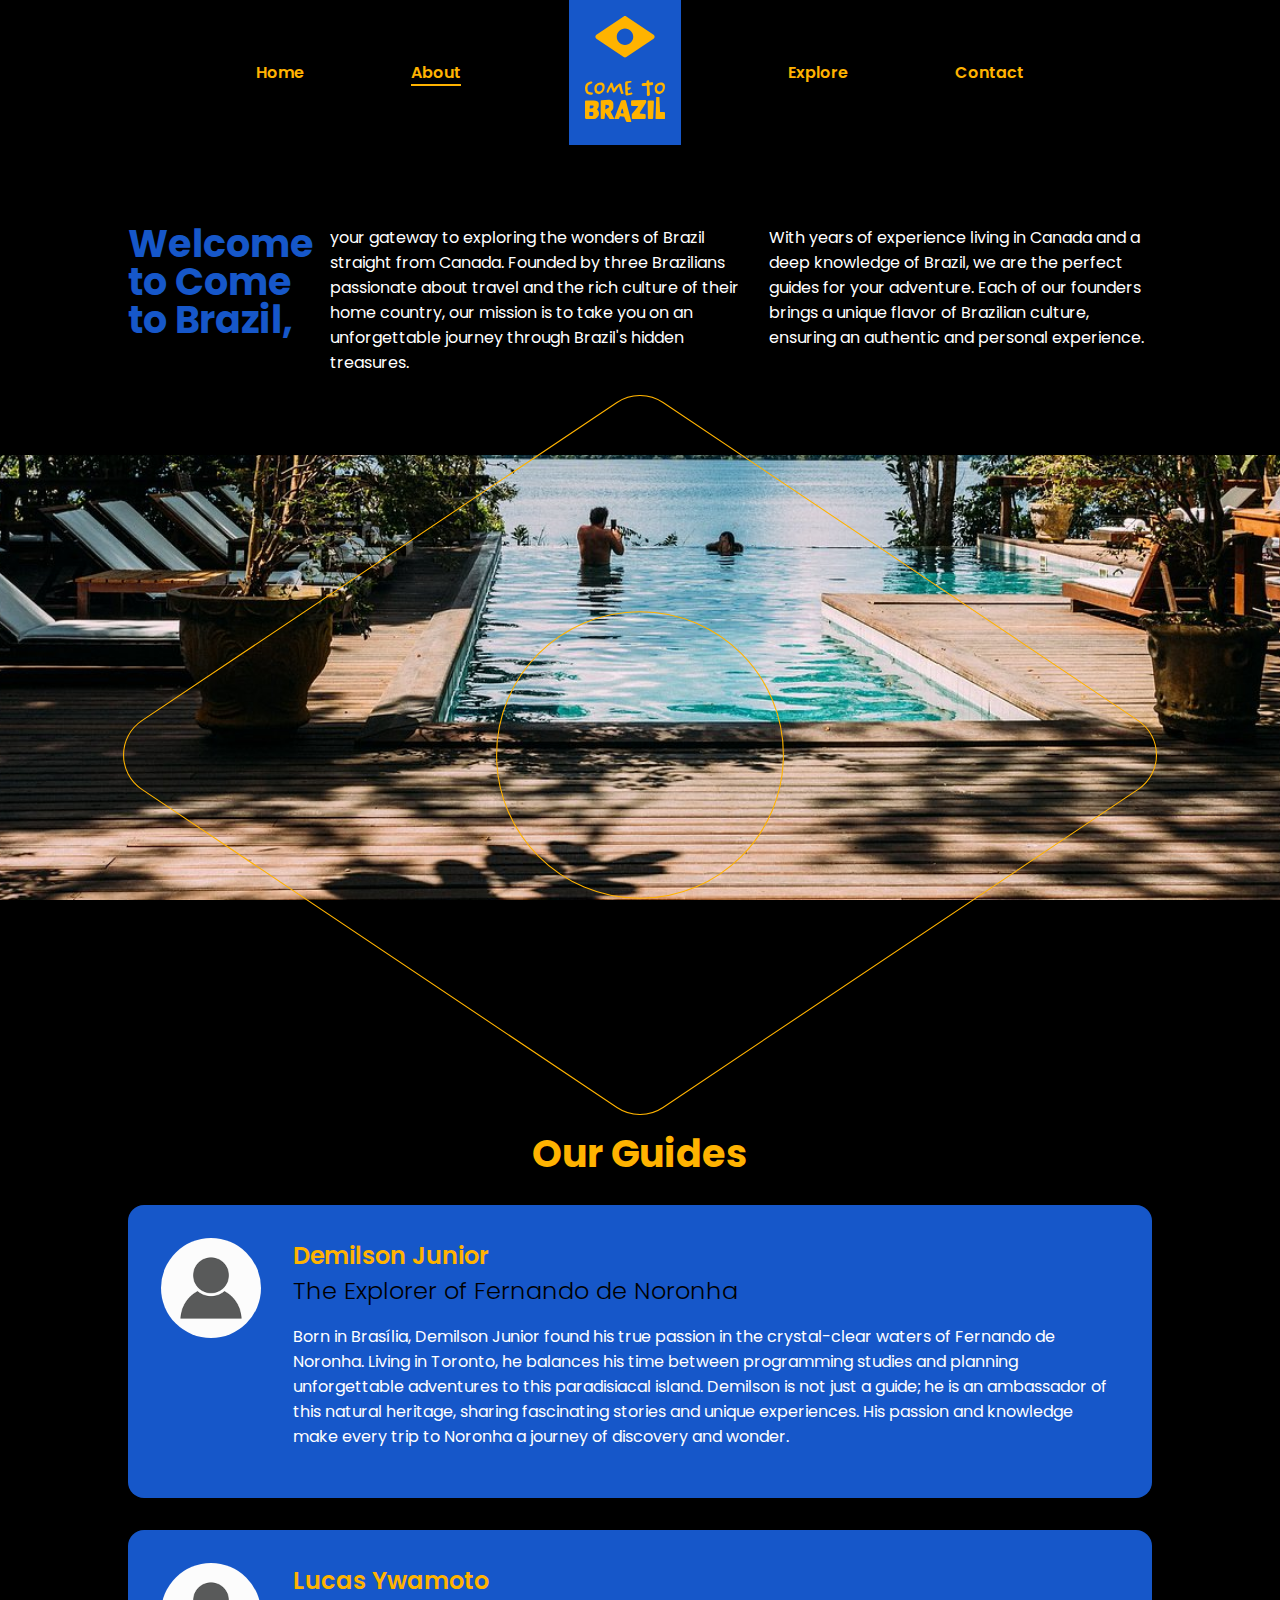
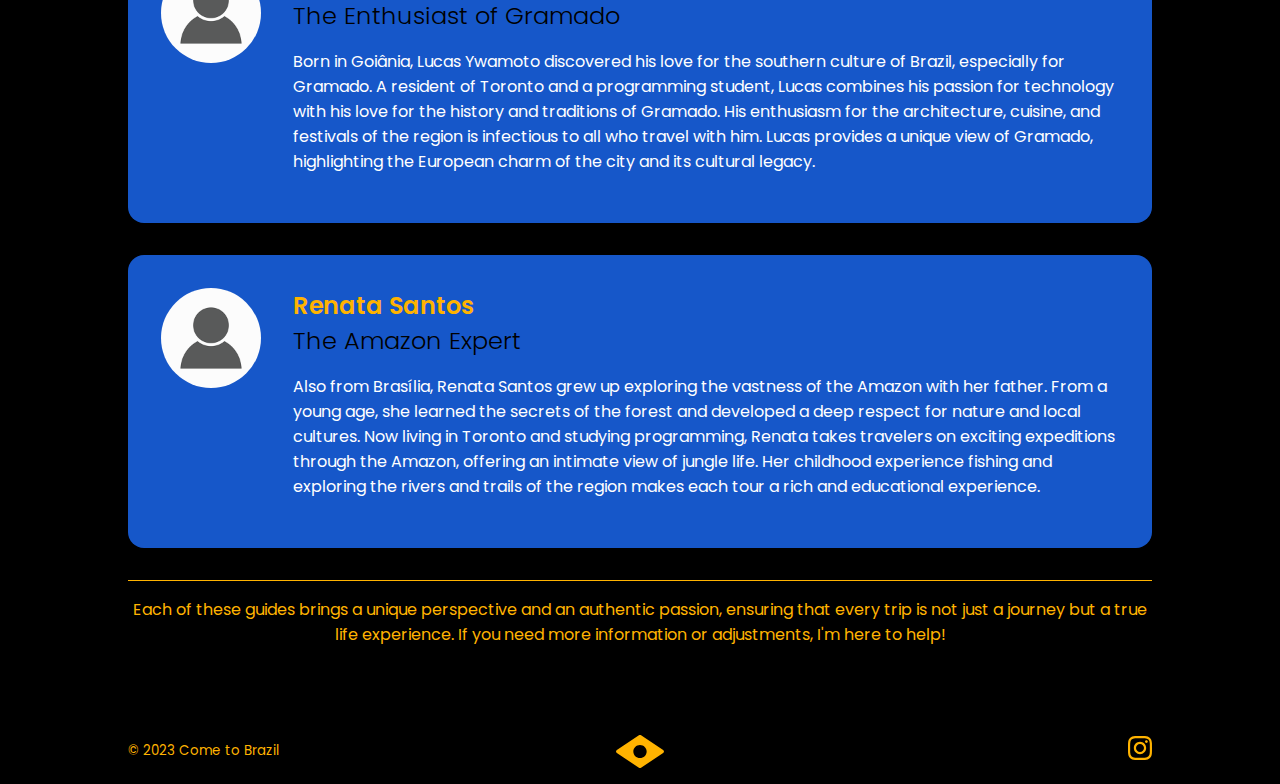
==== about.html @ c1e56de9 "Added about, contact and explore pages" ====
<!DOCTYPE html>
<html lang="en">
<head>
    <meta charset="UTF-8">
    <meta name="viewport" content="width=device-width, initial-scale=1.0">
    <title>Come to Brazil</title>
    <link rel="stylesheet" href="css/style.css">
    <link rel="preconnect" href="https://fonts.googleapis.com">
    <link rel="preconnect" href="https://fonts.gstatic.com" crossorigin>
    <link href="https://fonts.googleapis.com/css2?family=Pacifico&family=Poppins:wght@200;600&display=swap" rel="stylesheet">
</head>
<body>
    <header>
        <nav class="main-menu">
            <ul>
                <li><a href="index.html">Home</a></li>
                <li><a href="about.html" class="current">About</a></li>
                <li class="logo"><a href="index.html"><img src="images/logo.svg" alt="Logo" width="80"></a></li>
                <li><a href="explore.html">Explore</a></li>
                <li><a href="contact.html">Contact</a></li>
            </ul>
        </nav>
    </header>
    <main>
        <div class="two-columns" style="gap: 16px; align-items: start; padding: 80px 0;">
            <h2 style="text-align: left;">Welcome to Come to Brazil,</h2>
            <p style="color: white; margin: 0;">your gateway to exploring the wonders of Brazil straight from Canada. Founded by three Brazilians passionate about travel and the rich culture of their home country, our mission is to take you on an unforgettable journey through Brazil's hidden treasures.</p>
            <p style="color: white; margin: 0;">With years of experience living in Canada and a deep knowledge of Brazil, we are the perfect guides for your adventure. Each of our founders brings a unique flavor of Brazilian culture, ensuring an authentic and personal experience.</p>
        </div>
        <div class="full-image">
            <img src="images/logo-icon-outline.svg" alt="logo icon outline">
        </div>
        <div class="our-guides">
            <h2 style="color: var(--yellow);">Our Guides</h2>
            <div class="guide-profile">
                <img src="images/person-icon.png" alt="" height="100px">
                <div>
                    <h3>Demilson Junior<br><span>The Explorer of Fernando de Noronha</span></h3>
                    <p>Born in Brasília, Demilson Junior found his true passion in the crystal-clear waters of Fernando de Noronha. Living in Toronto, he balances his time between programming studies and planning unforgettable adventures to this paradisiacal island. Demilson is not just a guide; he is an ambassador of this natural heritage, sharing fascinating stories and unique experiences. His passion and knowledge make every trip to Noronha a journey of discovery and wonder.</p>
                </div>
            </div>
            <div class="guide-profile">
                <img src="images/person-icon.png" alt="" height="100px">
                <div>
                    <h3>Lucas Ywamoto<br><span>The Enthusiast of Gramado</span></h3>
                    <p>Born in Goiânia, Lucas Ywamoto discovered his love for the southern culture of Brazil, especially for Gramado. A resident of Toronto and a programming student, Lucas combines his passion for technology with his love for the history and traditions of Gramado. His enthusiasm for the architecture, cuisine, and festivals of the region is infectious to all who travel with him. Lucas provides a unique view of Gramado, highlighting the European charm of the city and its cultural legacy.</p>
                </div>
            </div>
            <div class="guide-profile">
                <img src="images/person-icon.png" alt="" height="100px">
                <div>
                    <h3>Renata Santos<br><span>The Amazon Expert</span></h3>
                    <p>Also from Brasília, Renata Santos grew up exploring the vastness of the Amazon with her father. From a young age, she learned the secrets of the forest and developed a deep respect for nature and local cultures. Now living in Toronto and studying programming, Renata takes travelers on exciting expeditions through the Amazon, offering an intimate view of jungle life. Her childhood experience fishing and exploring the rivers and trails of the region makes each tour a rich and educational experience.</p>
                </div>
            </div>
            <hr>
            <p>Each of these guides brings a unique perspective and an authentic passion, ensuring that every trip is not just a journey but a true life experience. If you need more information or adjustments, I'm here to help!</p>
        </div>
    </main>
    <footer>
        <div>
            <div style="justify-content: flex-start;"><small>© 2023 Come to Brazil</small></div>
            <div style="justify-content: center;"><img src="images/logo-icon.svg" alt="logo icon" width="48"></div>
            <div style="justify-content: flex-end;"><a href="https://www.instagram.com" target="_blank"><img src="images/instagram-icon.svg" alt="Instagram" width="24"></a></div>
        </div>
    </footer>
</body>
</html>
---- css/style.css ----
/* font-family: 'Pacifico', cursive;
font-family: 'Poppins', sans-serif; */

:root {
    --blue: rgb(22, 87, 201);
    --yellow: rgb(255, 179, 0);
}

* {
    font-family: 'Poppins', sans-serif;
}

body {
    margin: 0;
    padding: 0;
    background-color: black;
}

h1 {
    font-family: 'Pacifico', cursive;
    font-size: 100px;
    color: black;
    margin: 0;
    line-height: 1em;
}

h1 span {
    font-size: 48px;
    font-family: 'Poppins', sans-serif;
    font-weight: 200;
}

h2 {
    font-size: 38px;
    line-height: 1em;
    color: var(--blue);
    margin: 0;
    text-align: center;
}

h2 span {
    font-size: 28px;
    font-weight: 200;
    color: white;
}

h3 {
    font-family: 'Poppins', sans-serif;
    font-size: 24px;
    font-weight: 200;
    color: white;
    margin: 0;
    text-align: left;
}

.main-menu {
    width: 60%;
    margin: 0 auto;
}

.main-menu ul {
    display: flex;
    justify-content: space-between;
    align-items: center;
    gap: 16px;
    padding: 0;
    margin: 0;
}

.main-menu ul li {
    list-style: none;
}

.main-menu a {
    text-decoration: none;
    font-weight: 600;
    color: var(--yellow);
}

.main-menu a.current {
    border-bottom: 2px solid var(--yellow);
}

.main-menu a:hover {
    border-bottom: 2px solid var(--yellow);
}

.logo {
    background-color: var(--blue);
    padding: 16px;
    z-index: 1;
}

.logo a:hover {
    border-bottom: none;
}

.video-container {
    height: 600px;
    width: 100%;
    position: relative;
    margin: 0 auto;
}

.video-container video {
    width: 100%;
    height: 100%;
    position: absolute;
    top: -5%;
    object-fit: cover;
    z-index: 0;
}

.video-container .caption {
    z-index: 1;
    position: relative;
    text-align: center;
    padding-top: 80px;
}

.container {
    margin-top: -25px;
    padding-top: 32px;
    padding-bottom: 64px;
}

.caption a {
    text-decoration: none;
    font-size: 24px;
    font-weight: 600;
    border: 2px solid black;
    color: black;
    padding: 8px 24px;
    border-radius: 8px;
    transition: 0.5s ease-in-out;
}

.caption a:hover {
    border: 2px solid var(--yellow);
    color: var(--yellow);
    transition: 0.5s ease-in-out;
}

.destinations {
    width: 80%;
    margin: 32px auto;
    display: flex;
    justify-content: space-between;
    align-items: center;
    padding-bottom: 16px;
}

.location {
    width: 30%;
    height: 350px;
    border-radius: 8px;
    display: flex;
    flex-direction: column;
    justify-content: center;
    align-items: center;
    background-size: cover;
    background-repeat: no-repeat;
    background-position: center;
    transition: transform 1s ease;
}

.location:hover {
    transform: scale(1.05);
}

.location h3 {
    font-weight: 600;
    color: black;
}

.location a {
    text-decoration: none;
    background-color: black;
    color: var(--yellow);
    padding: 0 16px;
    border-radius: 8px;
    margin-top: 8px;
    overflow: hidden;
    max-height: 0;
    transition: max-height 0.5s ease-in-out, padding 0.5s ease-in-out;
    white-space: nowrap;
    opacity: 0;
}

.location:hover a {
    max-height: 100px;
    padding: 8px 16px;
    opacity: 1;
}

.north {
    background-image: linear-gradient(rgba(255, 179, 0, 0.8), rgba(255, 179, 0, 0.3)), url(../images/shutterstock-121410820.webp);
}

.northeast {
    background-image: linear-gradient(rgba(255, 179, 0, 0.8), rgba(255, 179, 0, 0.3)), url(../images/image_processing20220907-4-88eex1.jpg);
}

.south {
    background-image: linear-gradient(rgba(255, 179, 0, 0.8), rgba(255, 179, 0, 0.3)), url(../images/img_9605.jpg.webp);
}

.two-columns {
    width: 80%;
    margin: 0 auto;
    display: flex;
    align-items: center;
    padding-top: 32px;
}

.join-us {
    width: 35%;
}

.keywords-container {
    width: 65%;
}

.keywords {
    display: flex;
    gap: 16px;
    justify-content: flex-end;
}

.keywords p {
    background-color: black;
    border-radius: 32px;
    padding: 8px 16px;
    color: white;
    font-weight: 600;
    text-align: center;
    margin: 8px 0;
    font-size: 14px;
}

.keywords p:hover {
    color: var(--yellow);
}

.food {
    width: 50%;
    height: 700px;
    background-image: url(../images/topo-comidas-brasileiras.jpg);
    background-size: cover;
    background-position: center;
}

.food-grid {
    display: grid;
    grid-template-columns: repeat(4, 1fr);
    grid-gap: 20px;
    justify-items: center;
    align-items: center;
    margin-top: 32px;
}

.food-container {
    background-color: white;
    display: flex;
    flex-direction: column;
    justify-content: center;
    align-items: center;
    border-radius: 8px;
    width: 100px;
    height: 100px;
    color: var(--blue);
    font-weight: 600;
    padding: 16px;
    text-align: center;
    box-shadow: 4px 4px 8px rgba(0, 0, 0, 0.4);
    transition: box-shadow 0.3s ease-in-out;
}

.food-container:hover {
    box-shadow: 16px 16px 24px rgba(0, 0, 0, 0.2);
}

.food-container p {
    margin: 4px;
    line-height: 1em;
}

.uncover {
    width: 50%;
    color: white;
    margin-right: 10%;
    margin-left: 5%;
}

footer div {
    width: 80%;
    display: flex;
    color: var(--yellow);
    justify-content: space-between;
    align-items: center;
    margin: 8px auto;
}

footer div div {
    display: flex;
    align-items: center;
}

.full-image {
    height: 600px;
    width: 100%;
    background-image: url(../images/anavilhanas-lodge.jpg);
    background-position: center;
    background-size: cover;
    background-repeat: no-repeat;
    background-attachment: fixed;
    display: flex;
    justify-content: center;
    align-items: center;
}

.full-image img {
    height: 120%;
}

.our-guides {
    width: 80%;
    margin: 80px auto;
}

.guide-profile {
    background-color: var(--blue);
    border-radius: 16px;
    margin: 32px 0;
    padding: 32px;
    display: flex;
    border: 1px solid transparent;
    transition: 0.3s ease-in-out;
}

.guide-profile img {
    width: 100px;
    height: 100px;
    border-radius: 50%;
    margin-right: 32px;
}

.guide-profile h3 {
    font-weight: 600;
    color: var(--yellow);
}

.guide-profile h3 span {
    font-weight: 300;
    color: black;
}

.guide-profile p {
    color: white;
}

.guide-profile:hover {
    border: 1px solid white;
    /* box-shadow: 0px 0px 32px rgba(255,255,255,0.4); */
    transition: 0.3s ease-in-out;
}

.our-guides hr {
    border: none;
    border-top: 1px solid var(--yellow);
}

.our-guides > p {
    color: var(--yellow);
    text-align: center;
}

.form-container {
    width: 80%;
    margin: 32px auto;
    display: flex;
    align-items: stretch;
    justify-content: center;
    gap: 32px;
}

.form-container h2 {
    align-self: center;
    text-align: right;
}

.contact-form {
    border: 1px solid var(--blue);
    border-radius: 16px;
    padding: 32px;
}

.contact-form input, .contact-form textarea, .contact-form select {
    background-color: transparent;
    border-radius: 8px;
    border: 1px solid var(--blue);
    padding: 8px;
    margin: 8px auto;
    color: var(--blue);
    font-weight: 600;
    font-size: 16px;
    width: 100%;
    box-sizing: border-box;
}

.contact-form input::placeholder, .contact-form textarea::placeholder {
    color: var(--blue);
    opacity: 1;
    font-weight: 600;
}

.contact-form input[type="submit"] {
    transition: 0.5s ease-in-out;
}

.contact-form input[type="submit"]:hover {
    background-color: var(--blue);
    color: black;
    transition: 0.5s ease-in-out;
}

.map {
    border-radius: 16px;
    overflow: hidden;
    filter: grayscale(100%);
    transition: 0.5s ease-in-out;
}

.map:hover {
    filter: grayscale(0%);
    transition: 0.5s ease-in-out;
}

/* mobile */

@media only screen and (max-width: 700px) {

    .main-menu {
        width: 90%;
    }

    .destinations {
        flex-direction: column;
        gap: 32px;
    }

    .destinations > div {
        width: 100%;
    }

    .two-columns {
        flex-direction: column;
    }

    .two-columns > div {
        width: 100%;
    }

    .keywords {
        justify-content: flex-start;
    }

    .keywords p {
        font-size: 11px;
    }

    .uncover {
        margin-top: 32px;
        width: 80% !important;
        text-align: left;
    }

    .uncover h2 {
        text-align: left !important;
    }

    .food-grid {
        grid-template-columns: repeat(2, 1fr);
        width: fit-content;
        margin: 32px auto;
    }

    .guide-profile {
        flex-direction: column;
        align-items: center;
    }

    .guide-profile img {
        margin: 0;
        margin-bottom: 16px;
    }

    .guide-profile h3 {
        text-align: center;
    }

    .form-container {
        flex-direction: column;
    }

    .form-container h2 {
        text-align: center;
    }

}
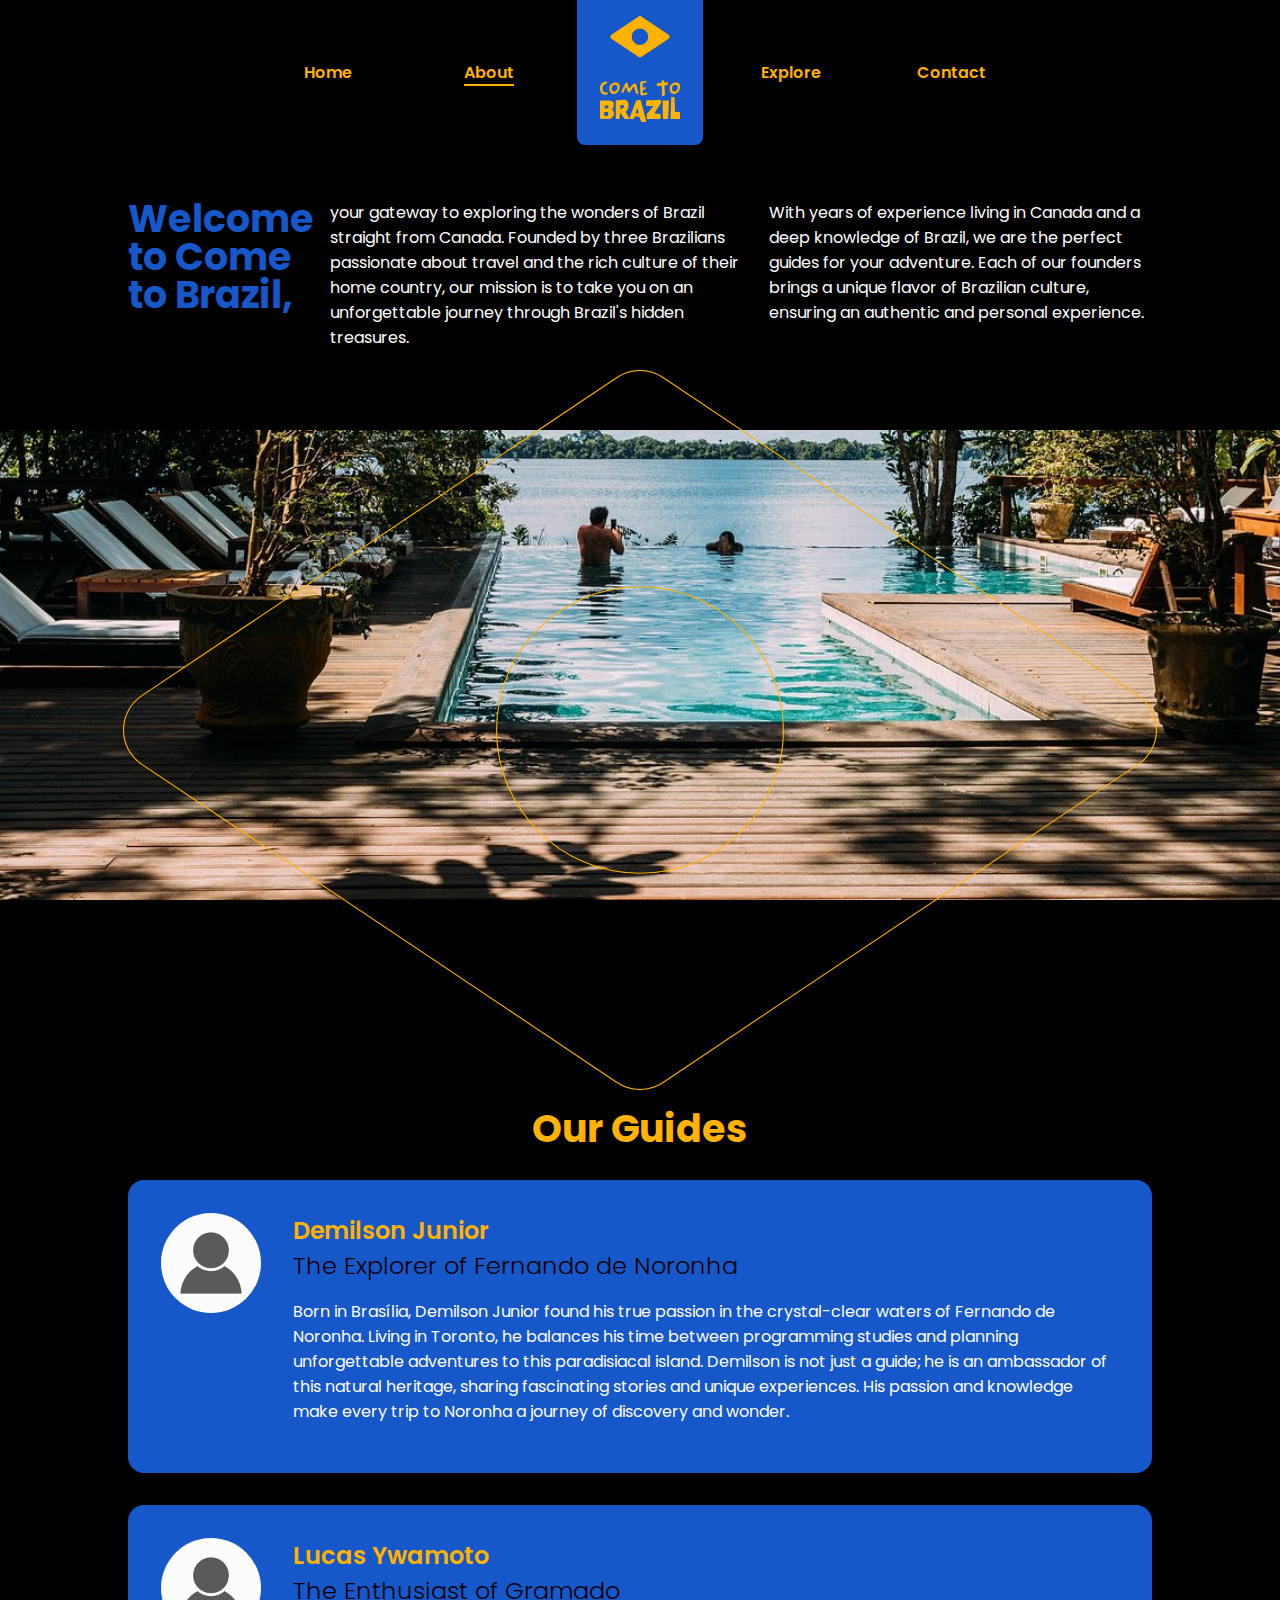
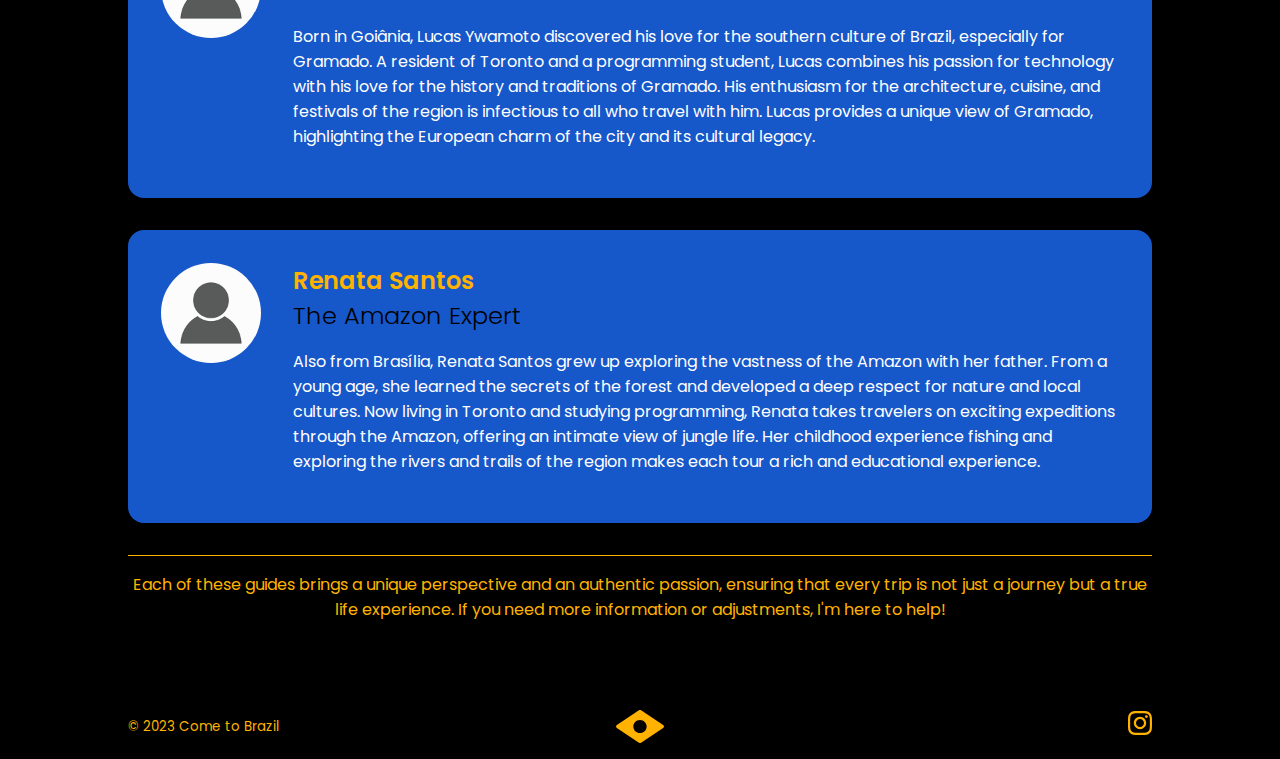
==== commit 3c62aabe: "Added favicon" ====
--- a/about.html
+++ b/about.html
@@ -4,6 +4,7 @@
     <meta charset="UTF-8">
     <meta name="viewport" content="width=device-width, initial-scale=1.0">
     <title>Come to Brazil</title>
+    <link rel="shortcut icon" href="images/logo-icon.svg" type="image/x-icon">
     <link rel="stylesheet" href="css/style.css">
     <link rel="preconnect" href="https://fonts.googleapis.com">
     <link rel="preconnect" href="https://fonts.gstatic.com" crossorigin>
--- a/css/style.css
+++ b/css/style.css
@@ -53,6 +53,19 @@
     text-align: left;
 }
 
+header {
+    position: fixed;
+    z-index: 3;
+    width: 100%;
+    background-color: black;
+    height: 120px;
+    top: 0;
+}
+
+main {
+    margin-top: 120px;
+}
+
 .main-menu {
     width: 60%;
     margin: 0 auto;
@@ -69,6 +82,8 @@
 
 .main-menu ul li {
     list-style: none;
+    width: 20%;
+    text-align: center;
 }
 
 .main-menu a {
@@ -89,6 +104,9 @@
     background-color: var(--blue);
     padding: 16px;
     z-index: 1;
+    width: 100px !important;
+    border-radius: 0 0 8px 8px;
+    box-shadow: 0px 0px 16px rgba(0, 0, 0, 0.4);
 }
 
 .logo a:hover {
@@ -202,7 +220,7 @@
 }
 
 .south {
-    background-image: linear-gradient(rgba(255, 179, 0, 0.8), rgba(255, 179, 0, 0.3)), url(../images/img_9605.jpg.webp);
+    background-image: linear-gradient(rgba(255, 179, 0, 0.8), rgba(255, 179, 0, 0.3)), url(../images/DSC05300.JPG);
 }
 
 .two-columns {
@@ -377,7 +395,8 @@
 
 .form-container {
     width: 80%;
-    margin: 32px auto;
+    margin: 0 auto;
+    padding: 64px 0 32px 0;
     display: flex;
     align-items: stretch;
     justify-content: center;
@@ -436,12 +455,238 @@
     transition: 0.5s ease-in-out;
 }
 
+.title-container {
+    width: 100%;
+    height: 500px;
+    border-radius: 16px;
+    background-size: cover;
+    background-position: center;
+    background-repeat: no-repeat;
+    display: flex;
+    justify-content: center;
+    align-items: center;
+    background-attachment: fixed;
+}
+
+.title-container .title {
+    background-color: rgba(255, 255, 255, 0.05);
+    border: 1px solid rgba(255, 255, 255, 0.1);
+    padding: 16px;
+    border-radius: 8px;
+    color: white;
+    font-weight: 600;
+    text-align: center;
+    -webkit-backdrop-filter: blur(8px);
+    backdrop-filter: blur(8px);
+    transform: translate3d(0, 0, 0);
+    box-shadow: 0px 0px 32px rgba(0, 0, 0, 0.2);
+}
+
+.explore {
+    width: 80%;
+    margin: 32px auto;
+}
+
+.explore h3 {
+    color: white;
+    font-weight: 600;
+    text-align: center;
+}
+
+.explore h3 span {
+    color: white;
+    font-weight: 300;
+}
+
+.explore-grid {
+    display: grid;
+    grid-template-columns: repeat(4, 1fr);
+    grid-template-rows: repeat(3, auto);
+    grid-column-gap: 16px;
+    grid-row-gap: 16px;
+    margin: 16px auto;
+}
+
+.description {
+    border: 1px solid white;
+    color: white;
+    border-radius: 16px;
+    padding: 16px;
+    grid-column: 1 / span 2;
+    grid-row: 1 / span 2;
+}
+
+.explore-map {
+    border-radius: 16px;
+    overflow: hidden;
+    grid-column: 3 / span 2;
+    grid-row: 1 / span 1;
+}
+
+.explore-map iframe {
+    width: 100%;
+    height: 100%;
+}
+
+.icon {
+    border-radius: 16px;
+    grid-column: 3 / span 1;
+    grid-row: 2 / span 1;
+    background-color: var(--yellow);
+    display: flex;
+    justify-content: center;
+    align-items: center;
+    transition: 1s ease-in-out;
+}
+
+.icon:hover {
+    background-color: white;
+    transition: 1s ease-in-out;
+}
+
+.icon a {
+    width: 100%;
+    height: 100%;
+    display: flex;
+    gap: 8px;
+    flex-direction: column;
+    justify-content: center;
+    align-items: center;
+    text-decoration: none;
+    text-align: center;
+    color: black;
+    font-size: 24px;
+    font-weight: 600;
+    transition: 1s ease-in-out;
+}
+
+.image-1 {
+    border-radius: 16px;
+    grid-row: 2 / span 2;
+    overflow: hidden;
+}
+
+.image-2 {
+    border-radius: 16px;
+    grid-column: 1 / span 1;
+    overflow: hidden;
+}
+
+.image-3 {
+    border-radius: 16px;
+    grid-column: 2 / span 2;
+    overflow: hidden;
+}
+
+.image-1 img, .image-2 img, .image-3 img {
+    width: 100%;
+    height: 100%;
+    object-fit: cover;
+    transition: 2s ease-in-out;
+}
+
+.image-1 img:hover, .image-2 img:hover, .image-3 img:hover {
+    scale: 1.2;
+    transition: 2s ease-in-out;
+}
+
+#amazonia .title-container {
+    background-image: url(../images/Amazon_tour_Manaus-97746aabd084.jpg.webp);
+}
+
+#noronha .title-container {
+    background-image: url(../images/Fernando-de-Noronha-Brazil-Exclusive-Travels-1.jpg.webp);
+}
+
+#gramado .title-container {
+    background-image: url(../images/hotel-colline-de-france.jpg);
+}
+
+.mood {
+    width: 80%;
+    margin: 32px auto;
+    border: 1px solid white;
+    padding: 32px;
+    border-radius: 16px;
+}
+
+.mood-two-columns {
+    display: flex;
+    justify-content: space-between;
+    align-items: stretch;
+    gap: 32px;
+    margin-top: 32px;
+}
+
+.mood-two-columns > div {
+    width: 50%;
+}
+
+.check-days {
+    background-color: var(--blue);
+    border-radius: 8px;
+    padding: 32px;
+    color: white;
+    display: flex;
+    flex-direction: column;
+    justify-content: center;
+    align-items: center;
+}
+
+.check-days h3 {
+    font-weight: 600;
+    text-align: center;
+    color: white;
+}
+
+.check-days input {
+    background-color: transparent;
+    border-radius: 8px;
+    border: 2px solid white;
+    padding: 8px;
+    color: white;
+    font-weight: 600;
+    font-size: 16px;
+    box-sizing: border-box;
+}
+
+.check-days-form {
+    display: flex;
+    justify-content: center;
+    align-items: center;
+    gap: 16px;
+    margin-top: 16px;
+}
+
+.check-days-form button {
+    border: none;
+    background: white;
+    border-radius: 8px;
+    padding: 6px;
+    display: flex;
+    justify-content: center;
+    align-items: center;
+}
+
+#result {
+    font-size: 60px;
+}
+
+#sentence {
+    display: none;
+    font-weight: 600;
+}
+
 /* mobile */
 
 @media only screen and (max-width: 700px) {
 
     .main-menu {
         width: 90%;
+    }
+
+    .main-menu a {
+        font-size: 14px;
     }
 
     .destinations {
@@ -499,6 +744,51 @@
         text-align: center;
     }
 
+    .explore-grid {
+        grid-template-columns: repeat(6, 1fr);
+        grid-template-rows: repeat(3, auto);
+    }
+
+    .description {
+        grid-column: 1 / span 6;
+        grid-row: 1 / span 1;
+    }
+    
+    .explore-map {
+        grid-column: 1 / span 3;
+        grid-row: 3 / span 1;
+    }
+
+    .icon {
+        grid-column: 4 / span 3;
+        grid-row: 3 / span 1;
+    }
+
+    .image-1 {
+        grid-column: 1 / span 2;
+        grid-row: 2 / span 1;
+        height: 300px;
+    }
+    
+    .image-2 {
+        grid-column: 3 / span 2;
+        grid-row: 2 / span 1;
+    }
+    
+    .image-3 {
+        grid-column: 5 / span 2;
+        grid-row: 2 / span 1;
+    }
+
+    .mood-two-columns {
+        flex-direction: column;
+    }
+
+    .mood-two-columns div {
+        width: 100%;
+        box-sizing: border-box;
+    }
+
     .form-container {
         flex-direction: column;
     }
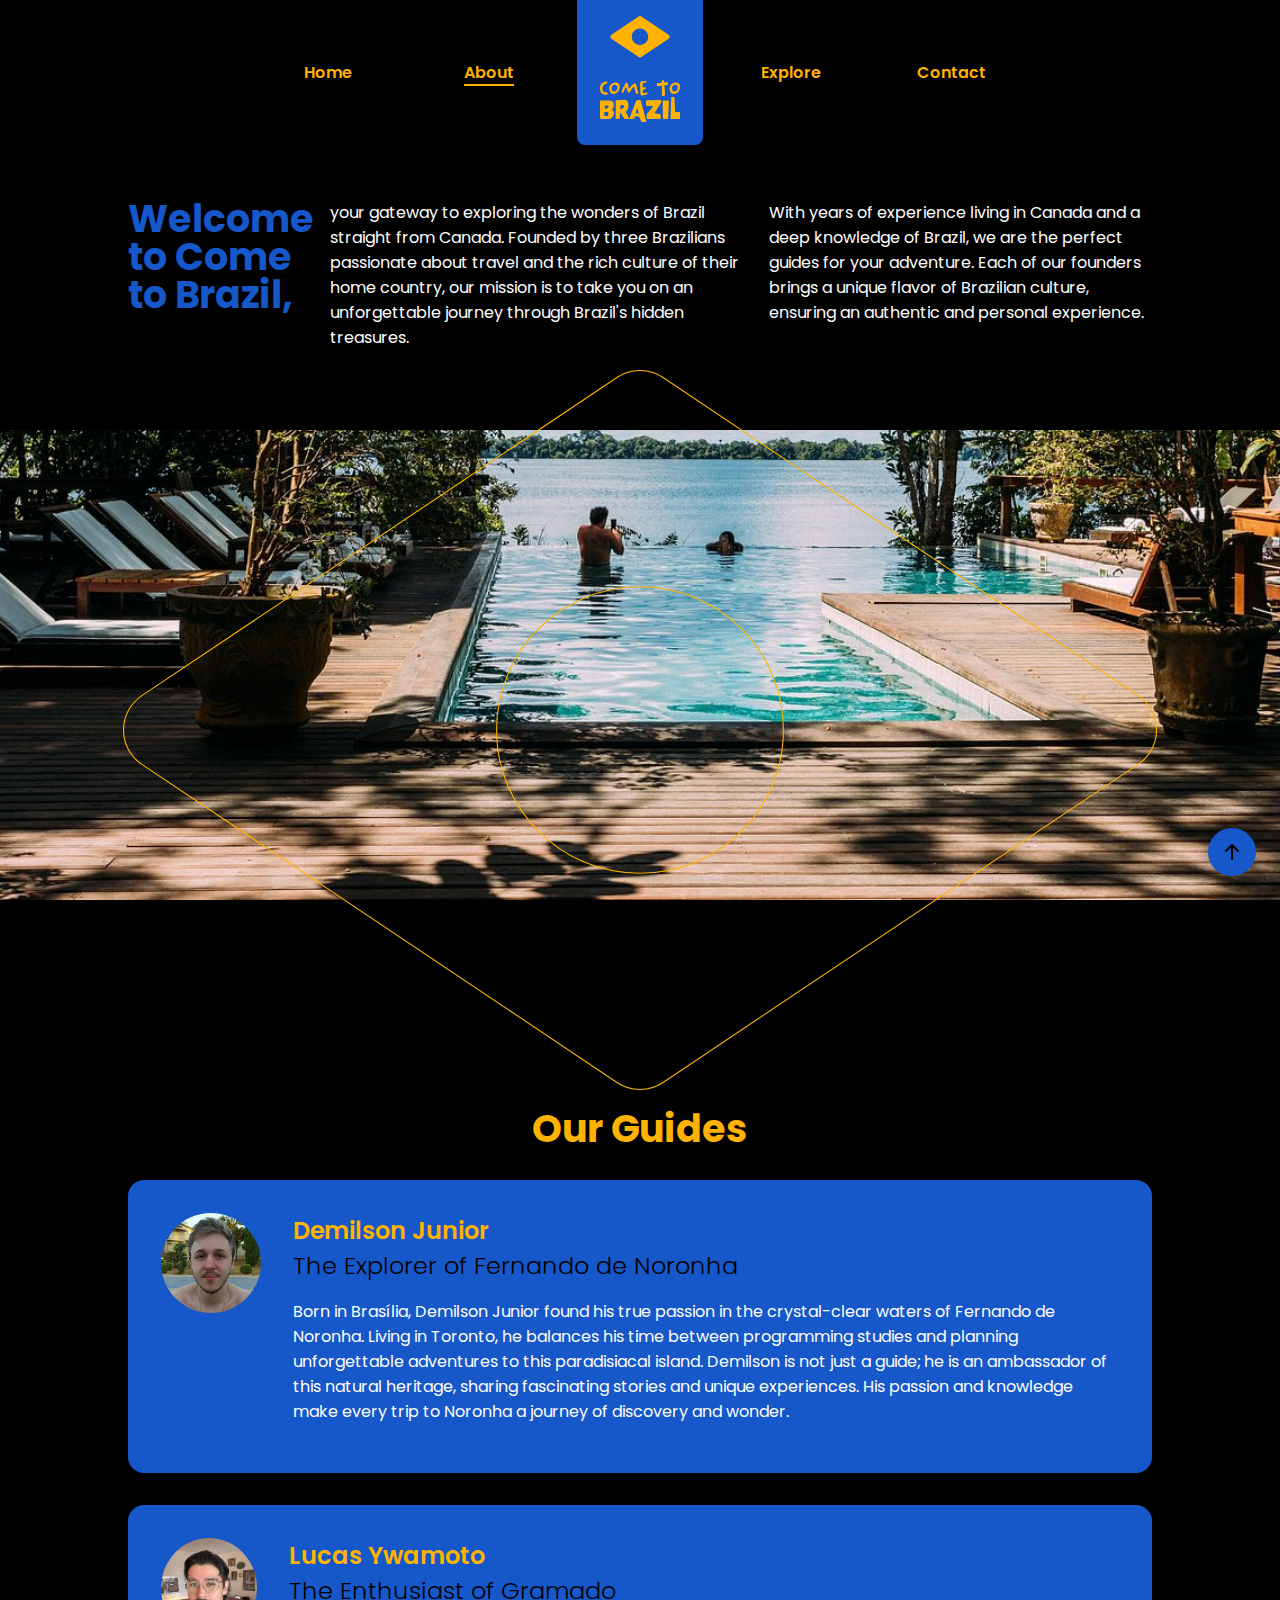
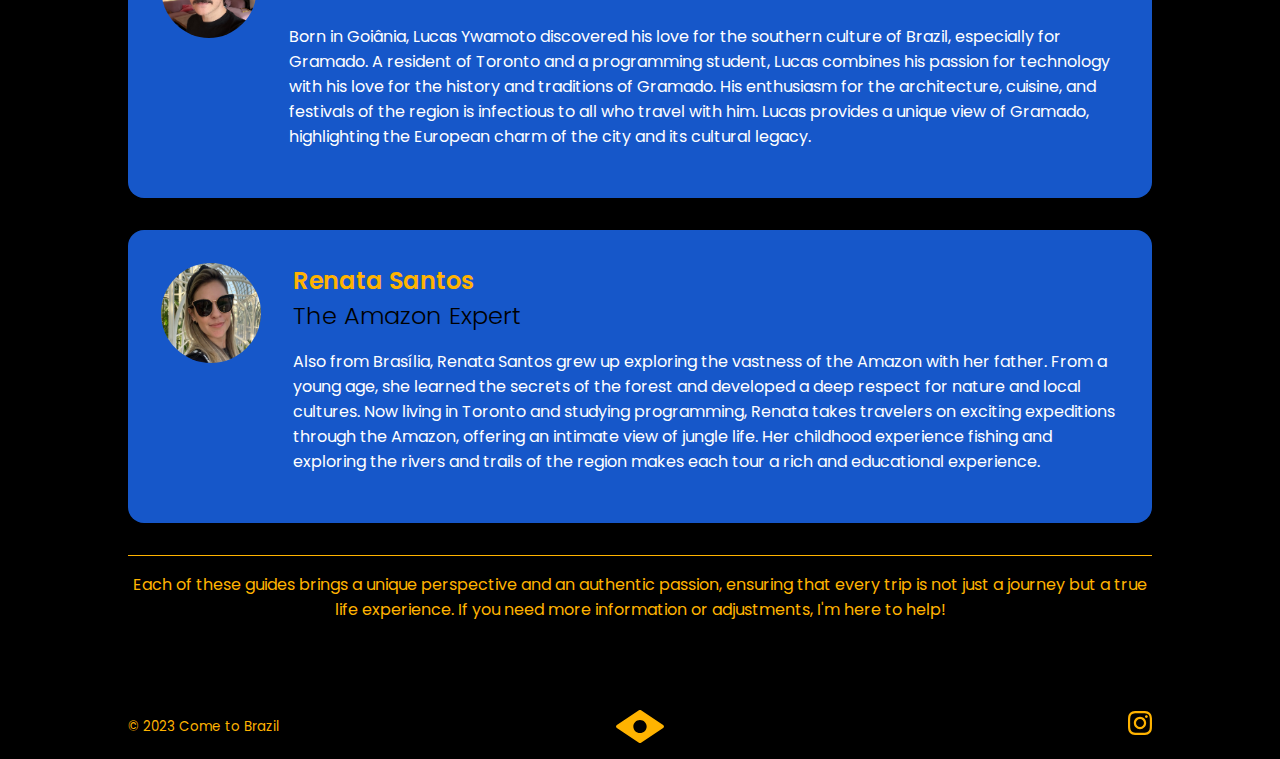
==== commit fb0e95fa: "Added avatars and to top button" ====
--- a/about.html
+++ b/about.html
@@ -9,6 +9,7 @@
     <link rel="preconnect" href="https://fonts.googleapis.com">
     <link rel="preconnect" href="https://fonts.gstatic.com" crossorigin>
     <link href="https://fonts.googleapis.com/css2?family=Pacifico&family=Poppins:wght@200;600&display=swap" rel="stylesheet">
+    <script src="script.js" defer></script>
 </head>
 <body>
     <header>
@@ -34,21 +35,21 @@
         <div class="our-guides">
             <h2 style="color: var(--yellow);">Our Guides</h2>
             <div class="guide-profile">
-                <img src="images/person-icon.png" alt="" height="100px">
+                <img src="images/118726754_3144152352306595_5208643480151481132_n.jpg" alt="" height="100px">
                 <div>
                     <h3>Demilson Junior<br><span>The Explorer of Fernando de Noronha</span></h3>
                     <p>Born in Brasília, Demilson Junior found his true passion in the crystal-clear waters of Fernando de Noronha. Living in Toronto, he balances his time between programming studies and planning unforgettable adventures to this paradisiacal island. Demilson is not just a guide; he is an ambassador of this natural heritage, sharing fascinating stories and unique experiences. His passion and knowledge make every trip to Noronha a journey of discovery and wonder.</p>
                 </div>
             </div>
             <div class="guide-profile">
-                <img src="images/person-icon.png" alt="" height="100px">
+                <img src="images/Screenshot 2023-08-01 at 10.39.49 PM2.jpg" alt="" height="100px">
                 <div>
                     <h3>Lucas Ywamoto<br><span>The Enthusiast of Gramado</span></h3>
                     <p>Born in Goiânia, Lucas Ywamoto discovered his love for the southern culture of Brazil, especially for Gramado. A resident of Toronto and a programming student, Lucas combines his passion for technology with his love for the history and traditions of Gramado. His enthusiasm for the architecture, cuisine, and festivals of the region is infectious to all who travel with him. Lucas provides a unique view of Gramado, highlighting the European charm of the city and its cultural legacy.</p>
                 </div>
             </div>
             <div class="guide-profile">
-                <img src="images/person-icon.png" alt="" height="100px">
+                <img src="images/Screenshot 2023-12-13 at 10.02.39 PM.png" alt="" height="100px">
                 <div>
                     <h3>Renata Santos<br><span>The Amazon Expert</span></h3>
                     <p>Also from Brasília, Renata Santos grew up exploring the vastness of the Amazon with her father. From a young age, she learned the secrets of the forest and developed a deep respect for nature and local cultures. Now living in Toronto and studying programming, Renata takes travelers on exciting expeditions through the Amazon, offering an intimate view of jungle life. Her childhood experience fishing and exploring the rivers and trails of the region makes each tour a rich and educational experience.</p>
@@ -57,6 +58,7 @@
             <hr>
             <p>Each of these guides brings a unique perspective and an authentic passion, ensuring that every trip is not just a journey but a true life experience. If you need more information or adjustments, I'm here to help!</p>
         </div>
+        <button onclick="toTop()" id="toTopBtn" title="Go to top"><img src="images/arrow-up-short.svg" alt="arrow up icon" height="32px"></button> 
     </main>
     <footer>
         <div>
--- a/css/style.css
+++ b/css/style.css
@@ -677,6 +677,27 @@
     font-weight: 600;
 }
 
+#toTopBtn {
+    border: none;
+    background-color: var(--blue);
+    width: 48px;
+    height: 48px;
+    border-radius: 50%;
+    position: fixed;
+    bottom: 24px;
+    right: 24px;
+    display: flex;
+    justify-content: center;
+    align-items: center;
+    box-shadow: 0px 0px 16px rgba(0, 0, 0, 0.4);
+    transition: 0.5s ease-in-out;
+}
+
+#toTopBtn:hover {
+    scale: 1.15;
+    transition: 0.5s ease-in-out;
+}
+
 /* mobile */
 
 @media only screen and (max-width: 700px) {
